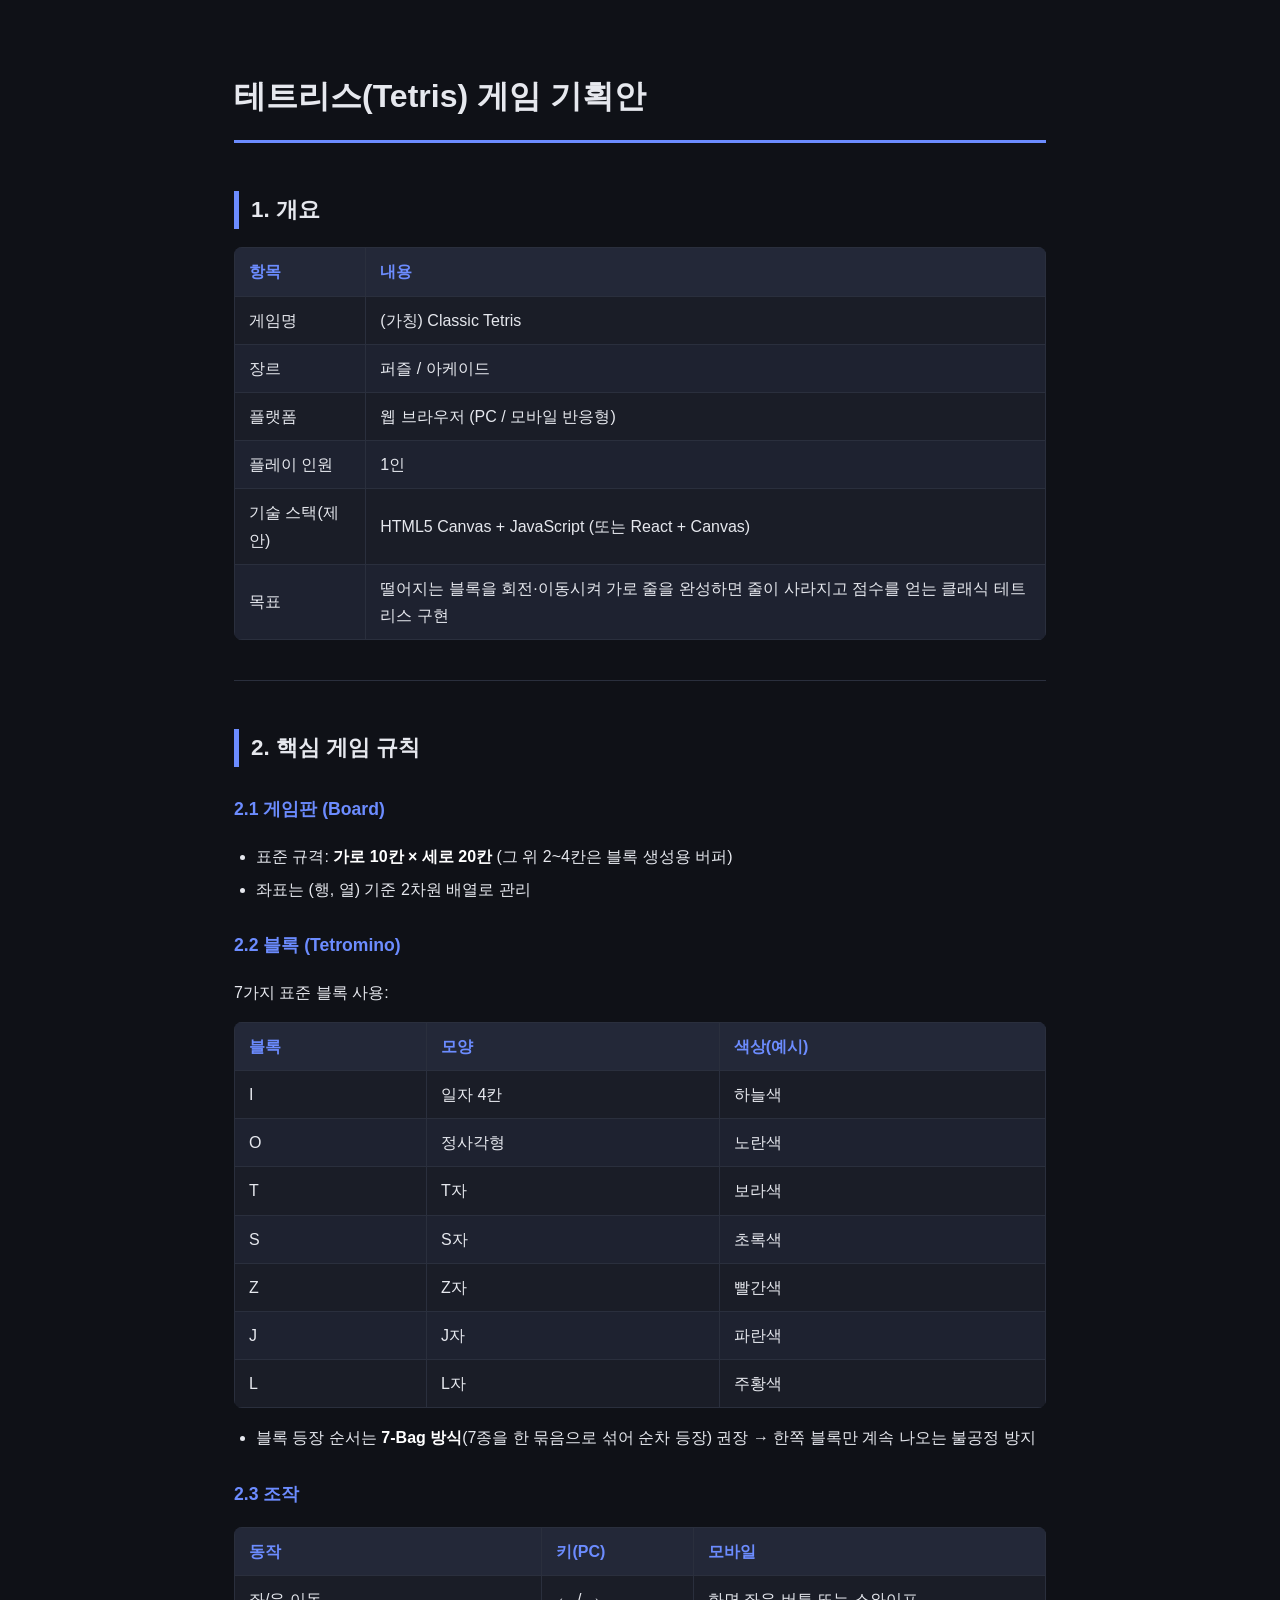
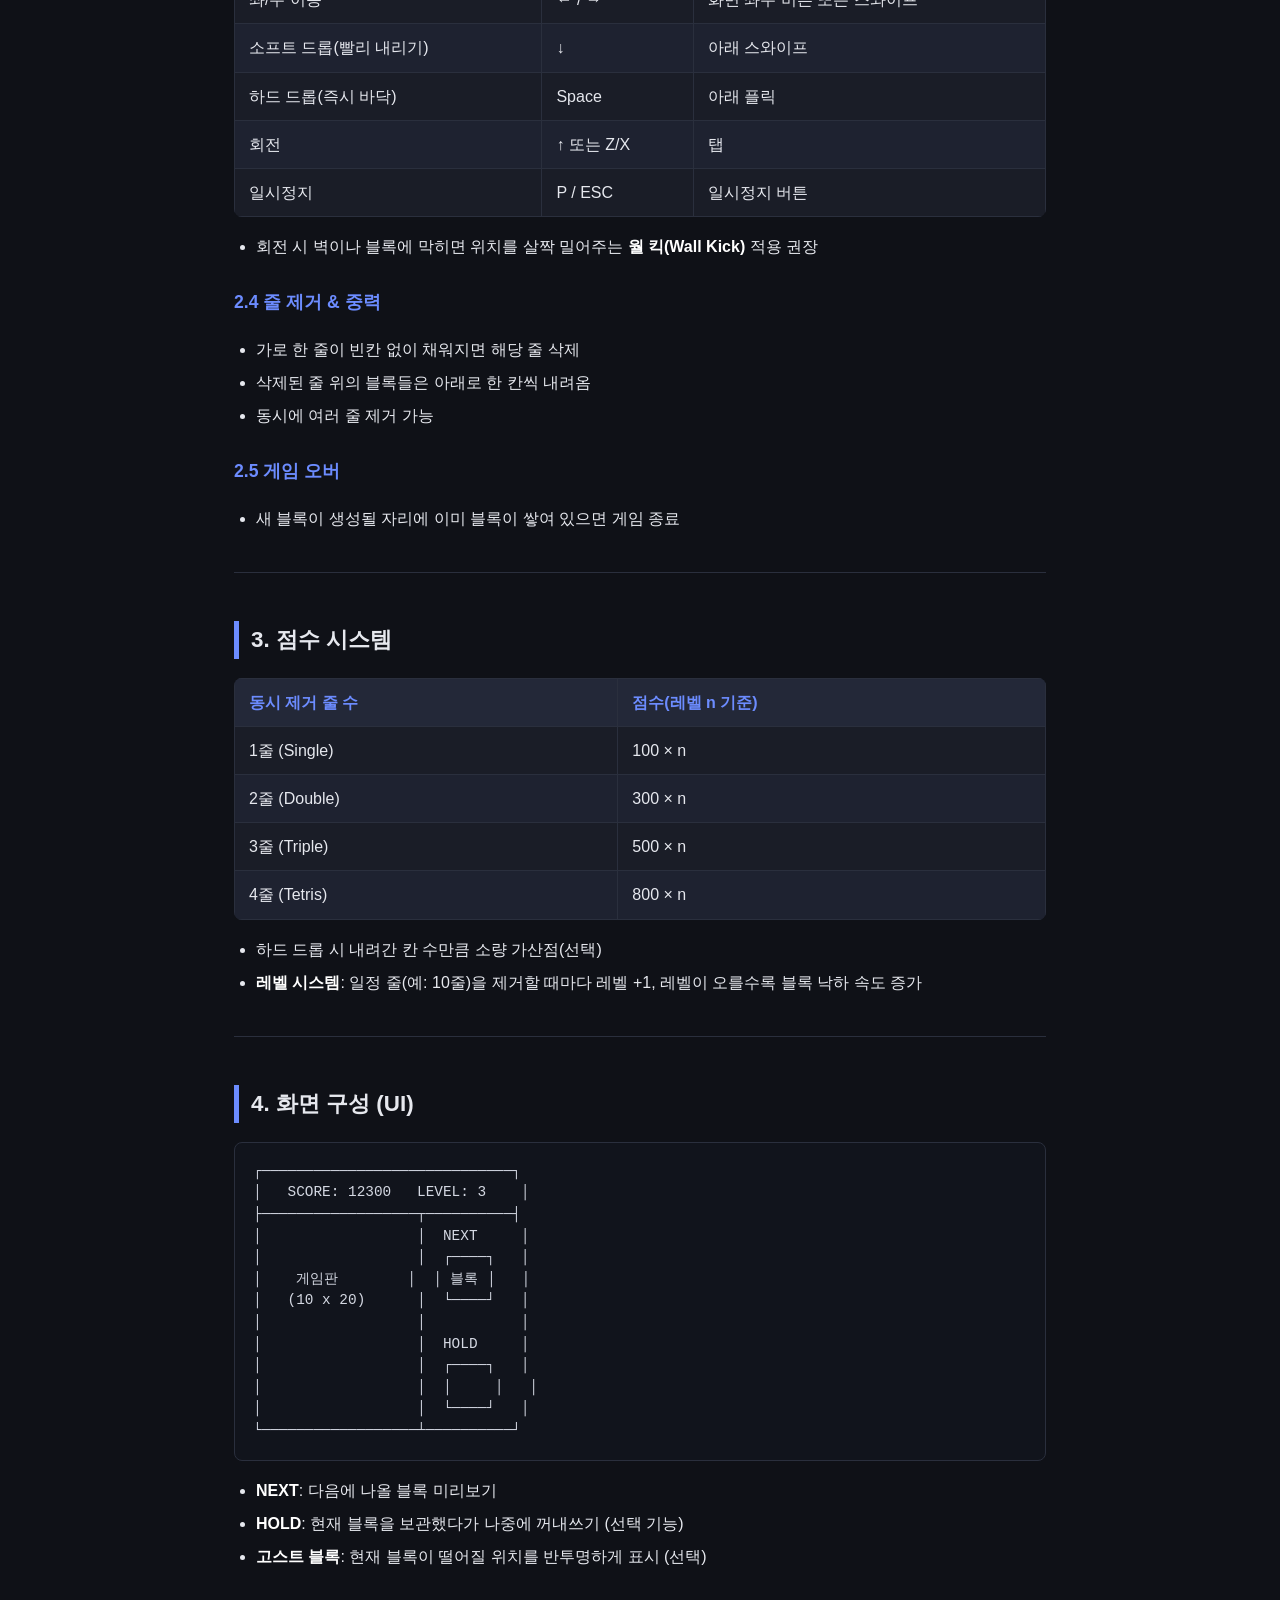
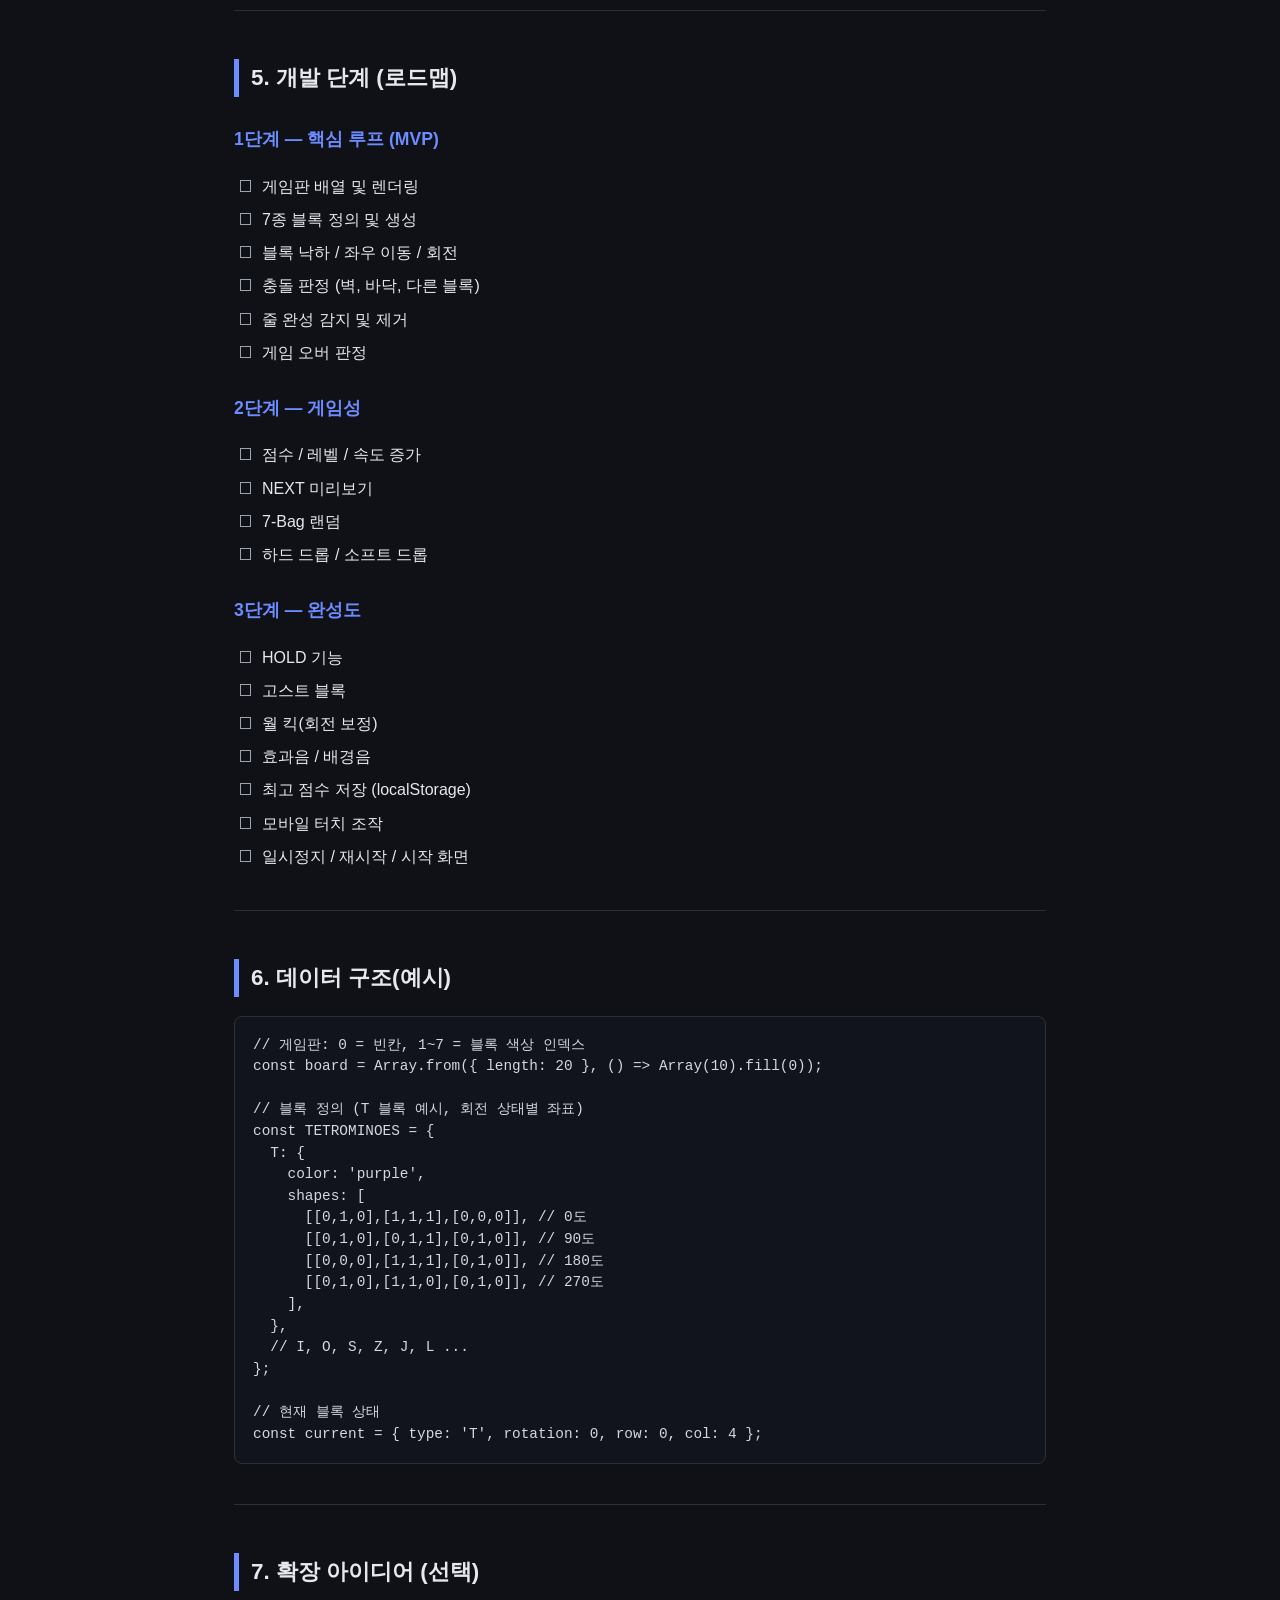
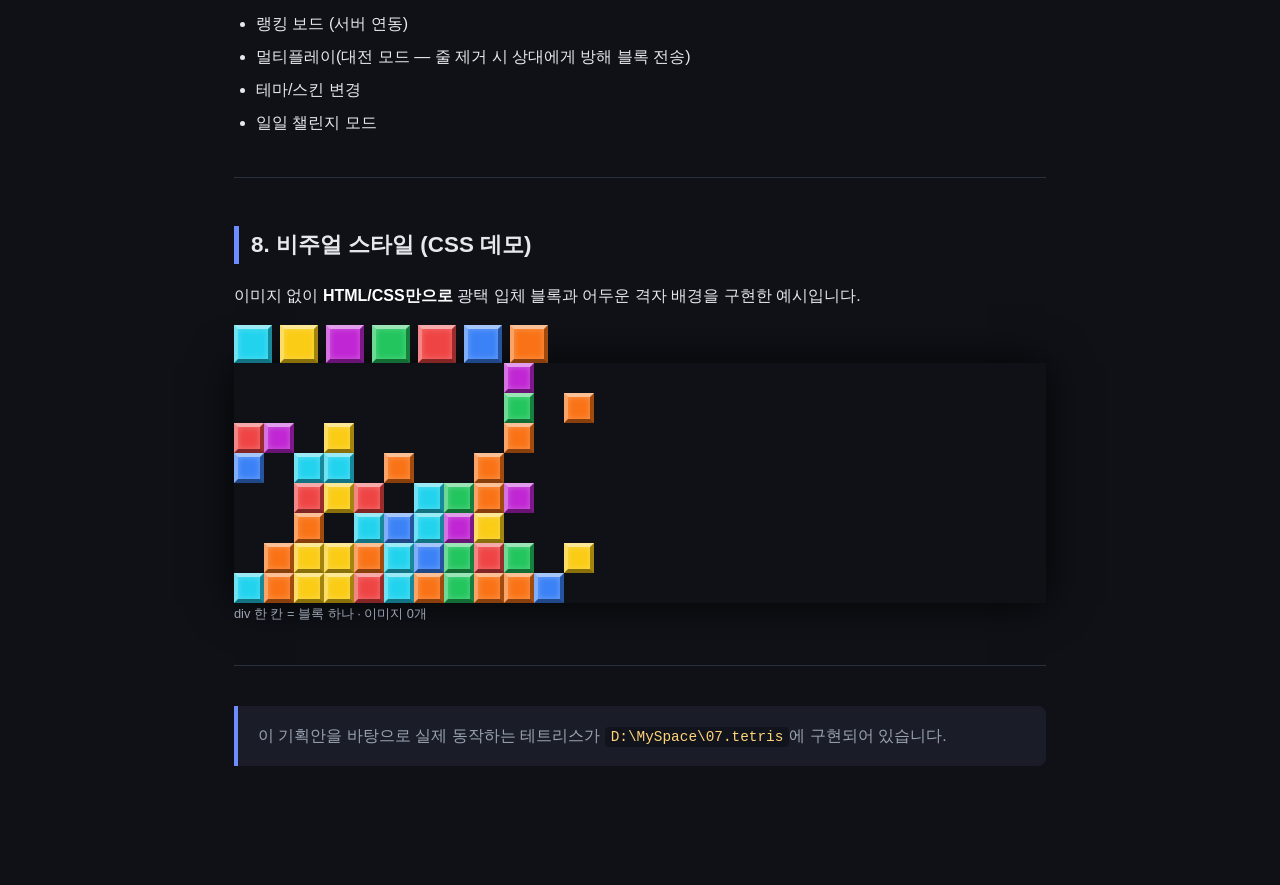
==== docs/tetris-game-plan.html @ 64aa0e4a "Gomtris: Y2K 블록 퍼즐 + 젤리곰 성장 시스템 초기 커밋 - 클래식 블록 퍼즐 게임 (7-Bag, 고스트, 홀드/넥스트, 월킥) - 난이도 3단계(속도), 레벨/점수/줄" ====
<!DOCTYPE html>
<html lang="ko">
<head>
<meta charset="UTF-8">
<meta name="viewport" content="width=device-width, initial-scale=1.0">
<title>테트리스(Tetris) 게임 기획안</title>
<style>
  :root {
    --bg: #0f1117;
    --card: #1a1d27;
    --text: #e6e8ee;
    --muted: #9aa3b2;
    --accent: #6c8cff;
    --border: #2a2f3d;
    --code-bg: #11141c;
  }
  * { box-sizing: border-box; }
  body {
    margin: 0;
    background: var(--bg);
    color: var(--text);
    font-family: "Segoe UI", "Malgun Gothic", "Apple SD Gothic Neo", sans-serif;
    line-height: 1.7;
  }
  .wrap {
    max-width: 860px;
    margin: 0 auto;
    padding: 48px 24px 96px;
  }
  h1 {
    font-size: 2rem;
    border-bottom: 3px solid var(--accent);
    padding-bottom: 16px;
    margin-bottom: 32px;
  }
  h2 {
    font-size: 1.4rem;
    margin-top: 48px;
    padding-left: 12px;
    border-left: 5px solid var(--accent);
  }
  h3 {
    font-size: 1.1rem;
    margin-top: 28px;
    color: var(--accent);
  }
  table {
    width: 100%;
    border-collapse: collapse;
    margin: 16px 0;
    background: var(--card);
    border-radius: 8px;
    overflow: hidden;
  }
  th, td {
    border: 1px solid var(--border);
    padding: 10px 14px;
    text-align: left;
  }
  th {
    background: #232838;
    color: var(--accent);
    font-weight: 600;
  }
  tr:nth-child(even) td { background: #1e2230; }
  code {
    background: var(--code-bg);
    padding: 2px 6px;
    border-radius: 4px;
    font-family: "Consolas", "D2Coding", monospace;
    font-size: 0.9em;
    color: #ffd479;
  }
  pre {
    background: var(--code-bg);
    border: 1px solid var(--border);
    border-radius: 8px;
    padding: 18px;
    overflow-x: auto;
    line-height: 1.5;
  }
  pre code {
    background: none;
    padding: 0;
    color: #d4d8e2;
  }
  ul { padding-left: 22px; }
  li { margin: 6px 0; }
  hr {
    border: none;
    border-top: 1px solid var(--border);
    margin: 40px 0;
  }
  blockquote {
    background: var(--card);
    border-left: 4px solid var(--accent);
    margin: 24px 0;
    padding: 16px 20px;
    border-radius: 0 8px 8px 0;
    color: var(--muted);
  }
  strong { color: #fff; }
  .checkbox::before {
    content: "☐";
    margin-right: 8px;
    color: var(--muted);
  }

  /* ===== 8. 비주얼 스타일 데모 (CSS만으로 만든 테트리스 블록) ===== */
  --demo-cell: 30px;
  .demo {
    background-color: #0a0a0a;
    background-image:
      linear-gradient(#161616 1px, transparent 1px),
      linear-gradient(90deg, #161616 1px, transparent 1px);
    background-size: 30px 30px;
    padding: 28px;
    border-radius: 10px;
    border: 1px solid var(--border);
    display: flex;
    flex-direction: column;
    align-items: center;
    gap: 22px;
    margin: 16px 0;
  }
  .palette { display: flex; gap: 8px; }
  .cell { width: 30px; height: 30px; }
  .palette .cell { width: 38px; height: 38px; }
  .block {
    border-top:    4px solid rgba(255,255,255,0.55);
    border-left:   4px solid rgba(255,255,255,0.35);
    border-right:  4px solid rgba(0,0,0,0.35);
    border-bottom: 4px solid rgba(0,0,0,0.45);
    box-shadow: inset 0 0 6px rgba(255,255,255,0.25);
  }
  .I { background:#22d3ee; }
  .O { background:#facc15; }
  .T { background:#c026d3; }
  .S { background:#22c55e; }
  .Z { background:#ef4444; }
  .J { background:#3b82f6; }
  .L { background:#f97316; }
  .board {
    display: grid;
    grid-template-columns: repeat(12, 30px);
    grid-template-rows: repeat(8, 30px);
    box-shadow: 0 0 40px rgba(0,0,0,0.8);
  }
  .demo .caption { font-size:.8rem; color:var(--muted); margin:0; }
</style>
</head>
<body>
<div class="wrap">

<h1>테트리스(Tetris) 게임 기획안</h1>

<h2>1. 개요</h2>
<table>
  <thead><tr><th>항목</th><th>내용</th></tr></thead>
  <tbody>
    <tr><td>게임명</td><td>(가칭) Classic Tetris</td></tr>
    <tr><td>장르</td><td>퍼즐 / 아케이드</td></tr>
    <tr><td>플랫폼</td><td>웹 브라우저 (PC / 모바일 반응형)</td></tr>
    <tr><td>플레이 인원</td><td>1인</td></tr>
    <tr><td>기술 스택(제안)</td><td>HTML5 Canvas + JavaScript (또는 React + Canvas)</td></tr>
    <tr><td>목표</td><td>떨어지는 블록을 회전·이동시켜 가로 줄을 완성하면 줄이 사라지고 점수를 얻는 클래식 테트리스 구현</td></tr>
  </tbody>
</table>

<hr>

<h2>2. 핵심 게임 규칙</h2>

<h3>2.1 게임판 (Board)</h3>
<ul>
  <li>표준 규격: <strong>가로 10칸 × 세로 20칸</strong> (그 위 2~4칸은 블록 생성용 버퍼)</li>
  <li>좌표는 (행, 열) 기준 2차원 배열로 관리</li>
</ul>

<h3>2.2 블록 (Tetromino)</h3>
<p>7가지 표준 블록 사용:</p>
<table>
  <thead><tr><th>블록</th><th>모양</th><th>색상(예시)</th></tr></thead>
  <tbody>
    <tr><td>I</td><td>일자 4칸</td><td>하늘색</td></tr>
    <tr><td>O</td><td>정사각형</td><td>노란색</td></tr>
    <tr><td>T</td><td>T자</td><td>보라색</td></tr>
    <tr><td>S</td><td>S자</td><td>초록색</td></tr>
    <tr><td>Z</td><td>Z자</td><td>빨간색</td></tr>
    <tr><td>J</td><td>J자</td><td>파란색</td></tr>
    <tr><td>L</td><td>L자</td><td>주황색</td></tr>
  </tbody>
</table>
<ul>
  <li>블록 등장 순서는 <strong>7-Bag 방식</strong>(7종을 한 묶음으로 섞어 순차 등장) 권장 → 한쪽 블록만 계속 나오는 불공정 방지</li>
</ul>

<h3>2.3 조작</h3>
<table>
  <thead><tr><th>동작</th><th>키(PC)</th><th>모바일</th></tr></thead>
  <tbody>
    <tr><td>좌/우 이동</td><td>← / →</td><td>화면 좌우 버튼 또는 스와이프</td></tr>
    <tr><td>소프트 드롭(빨리 내리기)</td><td>↓</td><td>아래 스와이프</td></tr>
    <tr><td>하드 드롭(즉시 바닥)</td><td>Space</td><td>아래 플릭</td></tr>
    <tr><td>회전</td><td>↑ 또는 Z/X</td><td>탭</td></tr>
    <tr><td>일시정지</td><td>P / ESC</td><td>일시정지 버튼</td></tr>
  </tbody>
</table>
<ul>
  <li>회전 시 벽이나 블록에 막히면 위치를 살짝 밀어주는 <strong>월 킥(Wall Kick)</strong> 적용 권장</li>
</ul>

<h3>2.4 줄 제거 &amp; 중력</h3>
<ul>
  <li>가로 한 줄이 빈칸 없이 채워지면 해당 줄 삭제</li>
  <li>삭제된 줄 위의 블록들은 아래로 한 칸씩 내려옴</li>
  <li>동시에 여러 줄 제거 가능</li>
</ul>

<h3>2.5 게임 오버</h3>
<ul>
  <li>새 블록이 생성될 자리에 이미 블록이 쌓여 있으면 게임 종료</li>
</ul>

<hr>

<h2>3. 점수 시스템</h2>
<table>
  <thead><tr><th>동시 제거 줄 수</th><th>점수(레벨 n 기준)</th></tr></thead>
  <tbody>
    <tr><td>1줄 (Single)</td><td>100 × n</td></tr>
    <tr><td>2줄 (Double)</td><td>300 × n</td></tr>
    <tr><td>3줄 (Triple)</td><td>500 × n</td></tr>
    <tr><td>4줄 (Tetris)</td><td>800 × n</td></tr>
  </tbody>
</table>
<ul>
  <li>하드 드롭 시 내려간 칸 수만큼 소량 가산점(선택)</li>
  <li><strong>레벨 시스템</strong>: 일정 줄(예: 10줄)을 제거할 때마다 레벨 +1, 레벨이 오를수록 블록 낙하 속도 증가</li>
</ul>

<hr>

<h2>4. 화면 구성 (UI)</h2>
<pre><code>┌─────────────────────────────┐
│   SCORE: 12300   LEVEL: 3    │
├──────────────────┬──────────┤
│                  │  NEXT     │
│                  │  ┌────┐   │
│    게임판        │  │ 블록 │   │
│   (10 x 20)      │  └────┘   │
│                  │           │
│                  │  HOLD     │
│                  │  ┌────┐   │
│                  │  │     │   │
│                  │  └────┘   │
└──────────────────┴──────────┘</code></pre>
<ul>
  <li><strong>NEXT</strong>: 다음에 나올 블록 미리보기</li>
  <li><strong>HOLD</strong>: 현재 블록을 보관했다가 나중에 꺼내쓰기 (선택 기능)</li>
  <li><strong>고스트 블록</strong>: 현재 블록이 떨어질 위치를 반투명하게 표시 (선택)</li>
</ul>

<hr>

<h2>5. 개발 단계 (로드맵)</h2>

<h3>1단계 — 핵심 루프 (MVP)</h3>
<ul style="list-style:none; padding-left:4px;">
  <li class="checkbox">게임판 배열 및 렌더링</li>
  <li class="checkbox">7종 블록 정의 및 생성</li>
  <li class="checkbox">블록 낙하 / 좌우 이동 / 회전</li>
  <li class="checkbox">충돌 판정 (벽, 바닥, 다른 블록)</li>
  <li class="checkbox">줄 완성 감지 및 제거</li>
  <li class="checkbox">게임 오버 판정</li>
</ul>

<h3>2단계 — 게임성</h3>
<ul style="list-style:none; padding-left:4px;">
  <li class="checkbox">점수 / 레벨 / 속도 증가</li>
  <li class="checkbox">NEXT 미리보기</li>
  <li class="checkbox">7-Bag 랜덤</li>
  <li class="checkbox">하드 드롭 / 소프트 드롭</li>
</ul>

<h3>3단계 — 완성도</h3>
<ul style="list-style:none; padding-left:4px;">
  <li class="checkbox">HOLD 기능</li>
  <li class="checkbox">고스트 블록</li>
  <li class="checkbox">월 킥(회전 보정)</li>
  <li class="checkbox">효과음 / 배경음</li>
  <li class="checkbox">최고 점수 저장 (localStorage)</li>
  <li class="checkbox">모바일 터치 조작</li>
  <li class="checkbox">일시정지 / 재시작 / 시작 화면</li>
</ul>

<hr>

<h2>6. 데이터 구조(예시)</h2>
<pre><code>// 게임판: 0 = 빈칸, 1~7 = 블록 색상 인덱스
const board = Array.from({ length: 20 }, () =&gt; Array(10).fill(0));

// 블록 정의 (T 블록 예시, 회전 상태별 좌표)
const TETROMINOES = {
  T: {
    color: 'purple',
    shapes: [
      [[0,1,0],[1,1,1],[0,0,0]], // 0도
      [[0,1,0],[0,1,1],[0,1,0]], // 90도
      [[0,0,0],[1,1,1],[0,1,0]], // 180도
      [[0,1,0],[1,1,0],[0,1,0]], // 270도
    ],
  },
  // I, O, S, Z, J, L ...
};

// 현재 블록 상태
const current = { type: 'T', rotation: 0, row: 0, col: 4 };</code></pre>

<hr>

<h2>7. 확장 아이디어 (선택)</h2>
<ul>
  <li>랭킹 보드 (서버 연동)</li>
  <li>멀티플레이(대전 모드 — 줄 제거 시 상대에게 방해 블록 전송)</li>
  <li>테마/스킨 변경</li>
  <li>일일 챌린지 모드</li>
</ul>

<hr>

<h2>8. 비주얼 스타일 (CSS 데모)</h2>
<p>이미지 없이 <strong>HTML/CSS만으로</strong> 광택 입체 블록과 어두운 격자 배경을 구현한 예시입니다.</p>
<div class="demo">
  <div class="palette">
    <div class="cell block I"></div>
    <div class="cell block O"></div>
    <div class="cell block T"></div>
    <div class="cell block S"></div>
    <div class="cell block Z"></div>
    <div class="cell block J"></div>
    <div class="cell block L"></div>
  </div>
  <div class="board" id="demoBoard"></div>
  <p class="caption">div 한 칸 = 블록 하나 · 이미지 0개</p>
</div>

<hr>

<blockquote>
이 기획안을 바탕으로 실제 동작하는 테트리스가 <code>D:\MySpace\07.tetris</code>에 구현되어 있습니다.
</blockquote>

<script>
  // 8번 섹션 데모용 무작위 블록 채우기
  (function () {
    const types = ['I','O','T','S','Z','J','L'];
    const board = document.getElementById('demoBoard');
    const cols = 12, rows = 8;
    for (let i = 0; i < cols * rows; i++) {
      const div = document.createElement('div');
      div.className = 'cell';
      const row = Math.floor(i / cols);
      const fillChance = (row + 1) / rows * 0.9;
      if (Math.random() < fillChance) {
        div.classList.add('block', types[Math.floor(Math.random() * types.length)]);
      }
      board.appendChild(div);
    }
  })();
</script>

</div>
</body>
</html>
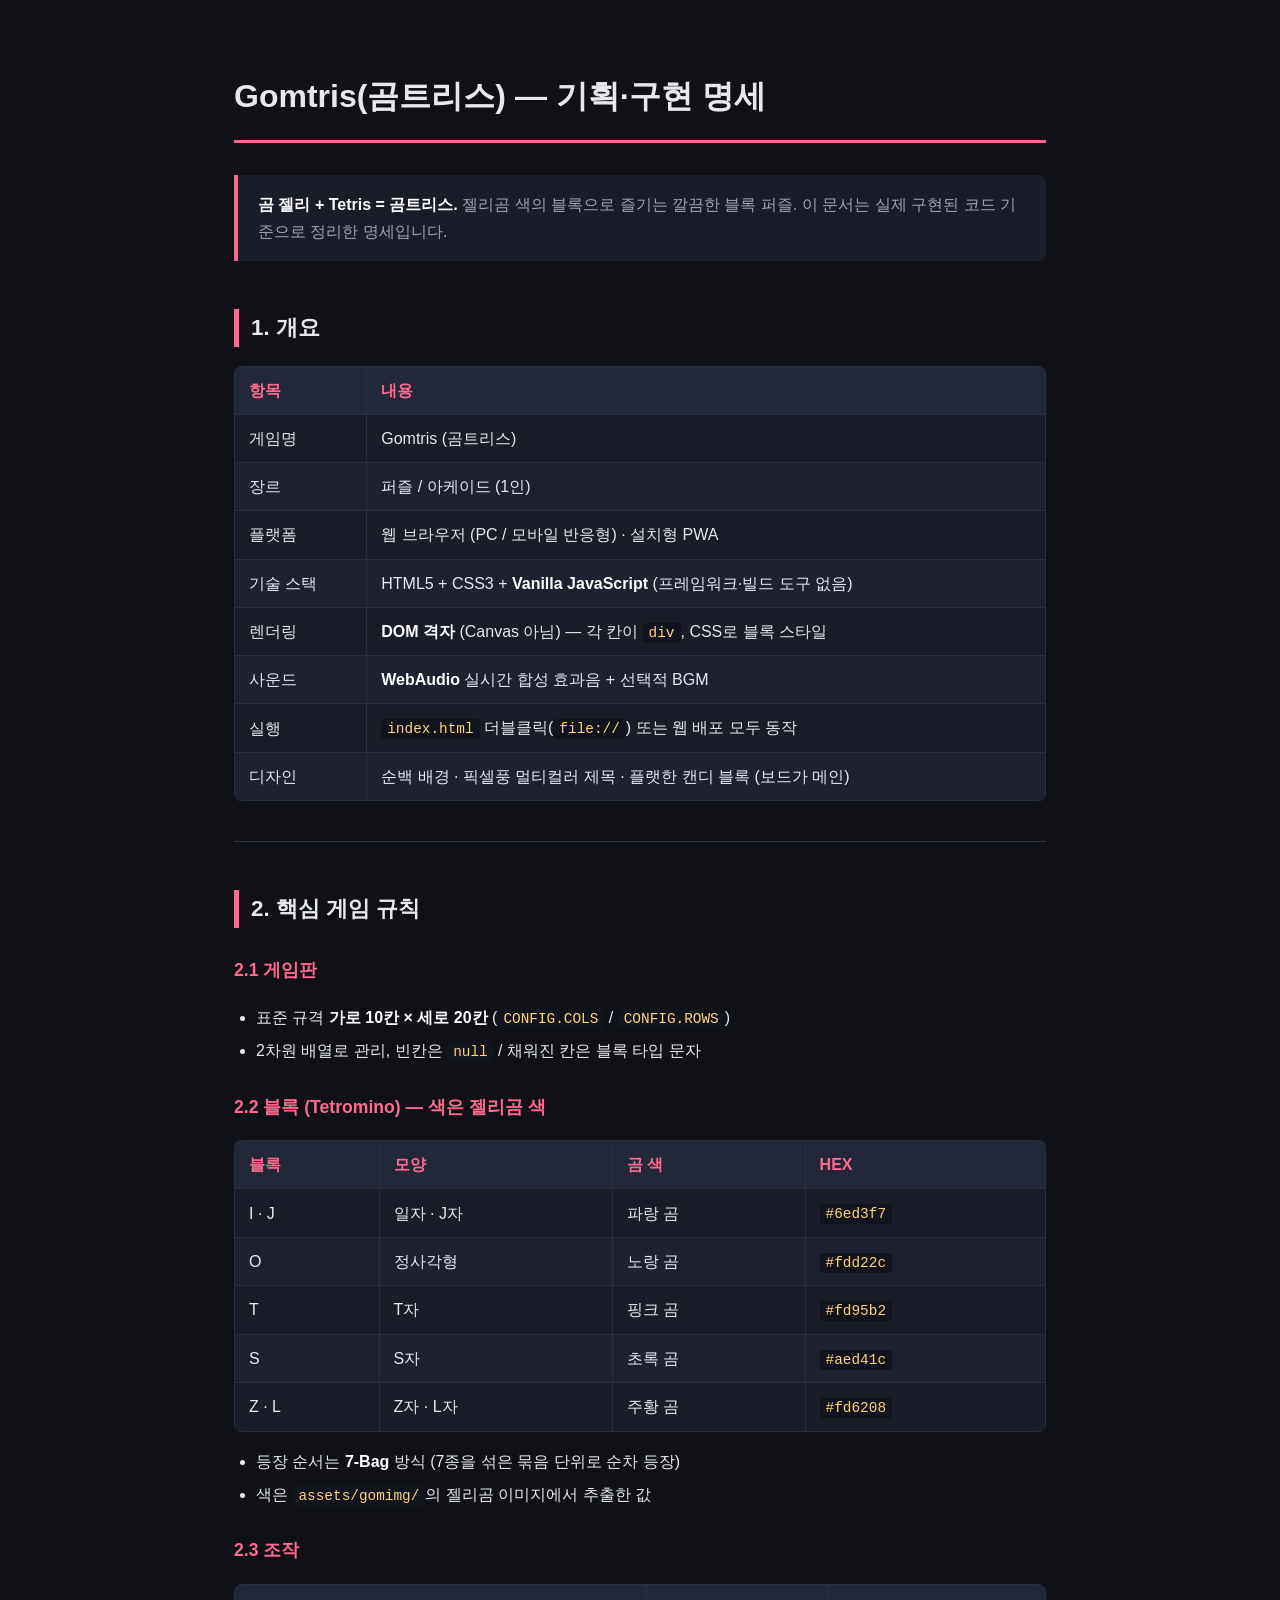
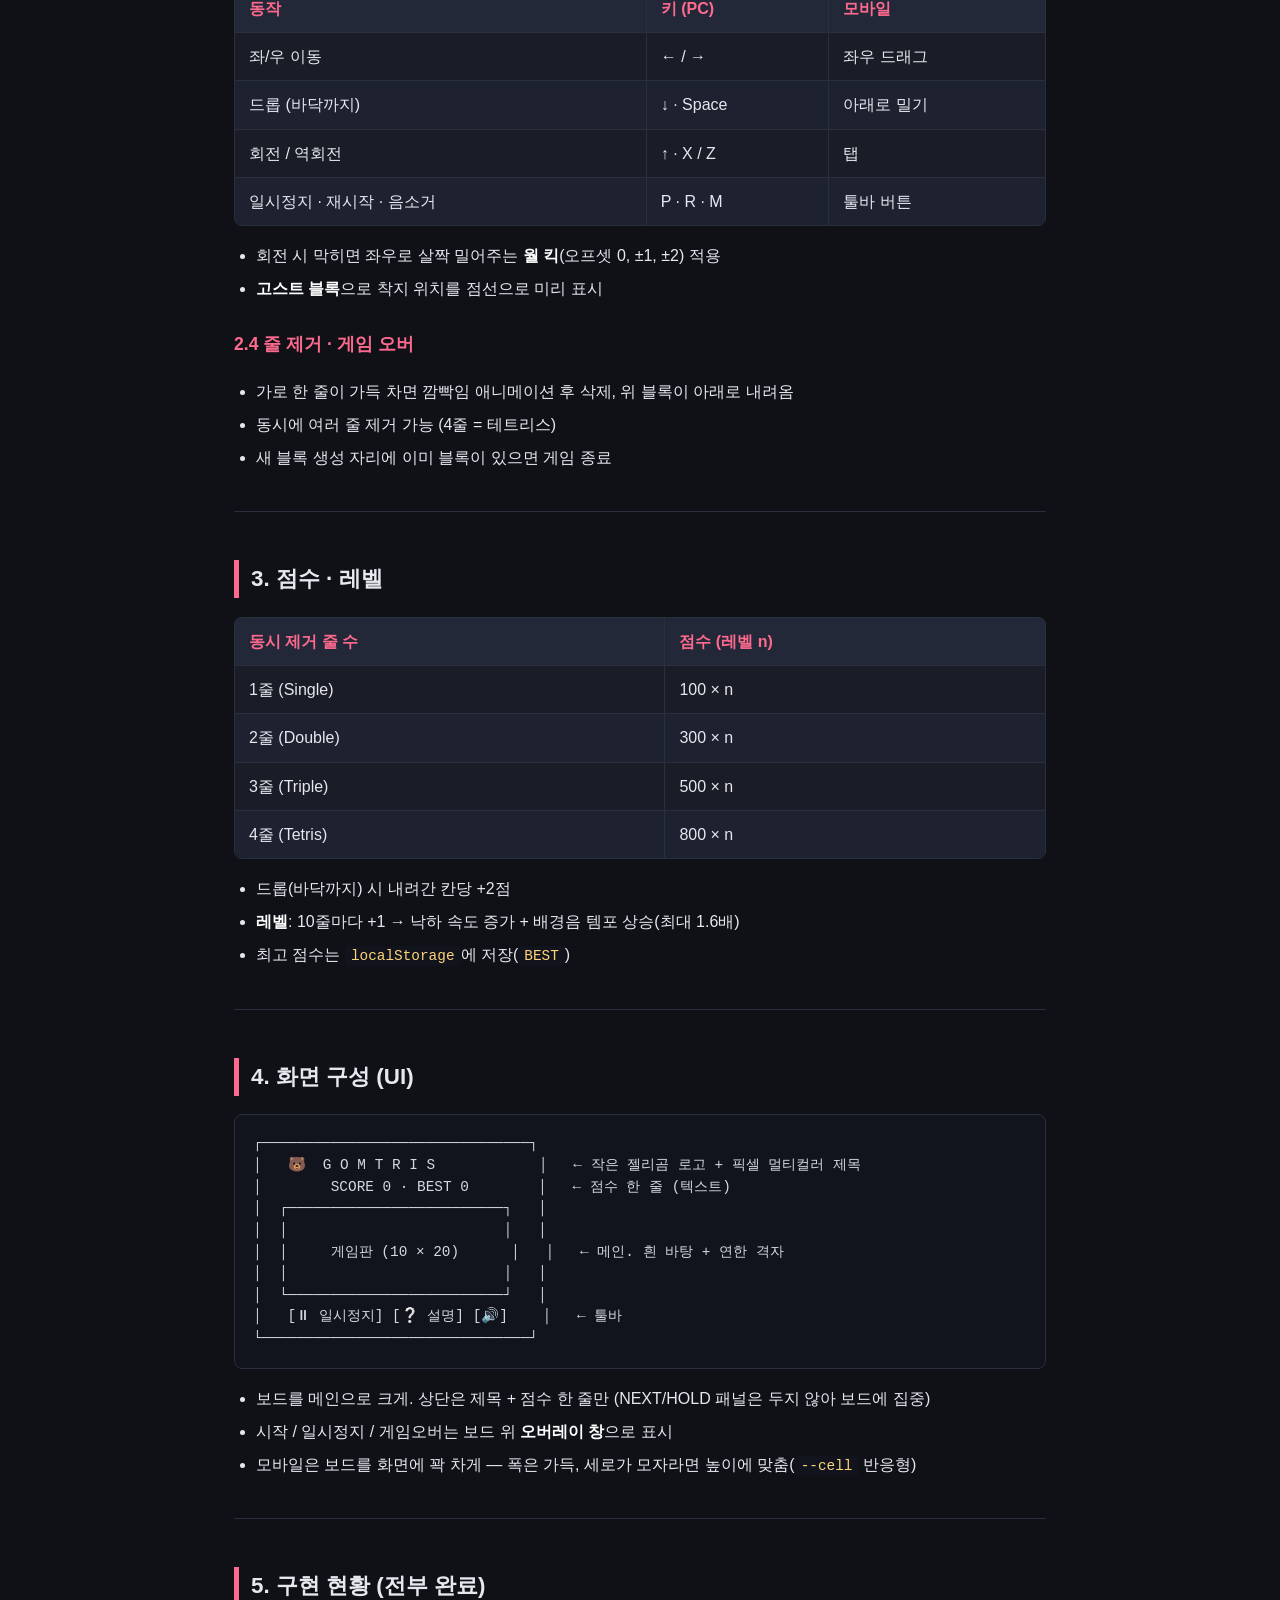
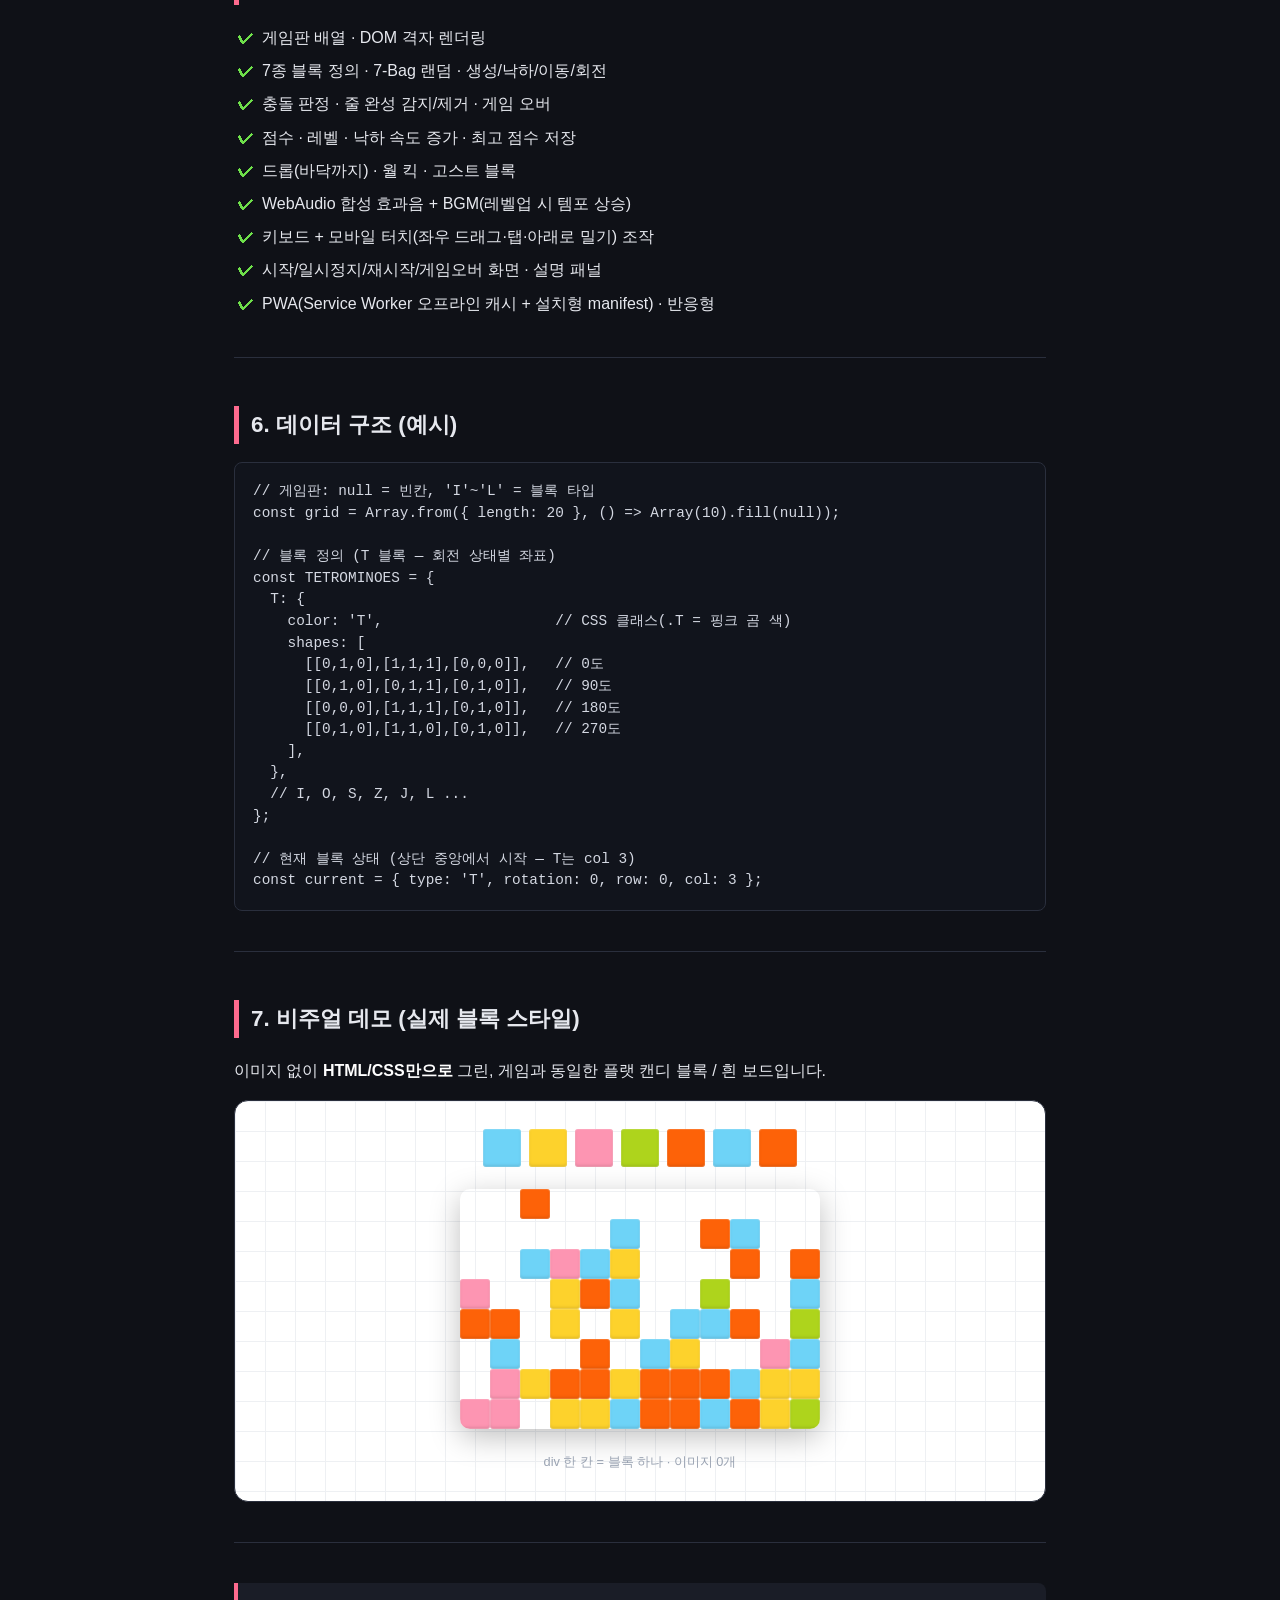
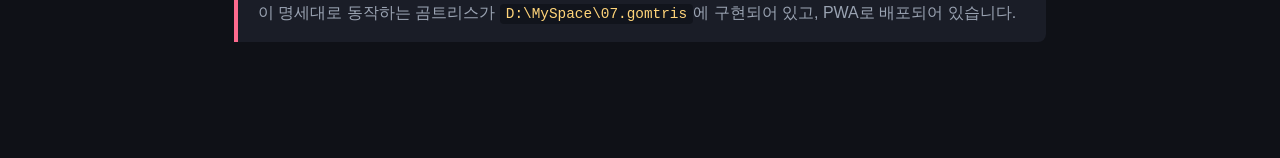
==== commit e5c5d644: "add: README·docs·스크린샷 현재 코드 기준 갱신 - README 전면 갱신(조작·점수·블록색·구조) + 인게임 스크린샷 교체 - docs 기획안을 곰트리스 구현 명세로" ====
--- a/docs/tetris-game-plan.html
+++ b/docs/tetris-game-plan.html
@@ -3,14 +3,14 @@
 <head>
 <meta charset="UTF-8">
 <meta name="viewport" content="width=device-width, initial-scale=1.0">
-<title>테트리스(Tetris) 게임 기획안</title>
+<title>Gomtris(곰트리스) 게임 기획·구현 명세</title>
 <style>
   :root {
     --bg: #0f1117;
     --card: #1a1d27;
     --text: #e6e8ee;
     --muted: #9aa3b2;
-    --accent: #6c8cff;
+    --accent: #fd6a8e;
     --border: #2a2f3d;
     --code-bg: #11141c;
   }
@@ -22,129 +22,56 @@
     font-family: "Segoe UI", "Malgun Gothic", "Apple SD Gothic Neo", sans-serif;
     line-height: 1.7;
   }
-  .wrap {
-    max-width: 860px;
-    margin: 0 auto;
-    padding: 48px 24px 96px;
-  }
-  h1 {
-    font-size: 2rem;
-    border-bottom: 3px solid var(--accent);
-    padding-bottom: 16px;
-    margin-bottom: 32px;
-  }
-  h2 {
-    font-size: 1.4rem;
-    margin-top: 48px;
-    padding-left: 12px;
-    border-left: 5px solid var(--accent);
-  }
-  h3 {
-    font-size: 1.1rem;
-    margin-top: 28px;
-    color: var(--accent);
-  }
-  table {
-    width: 100%;
-    border-collapse: collapse;
-    margin: 16px 0;
-    background: var(--card);
-    border-radius: 8px;
-    overflow: hidden;
-  }
-  th, td {
-    border: 1px solid var(--border);
-    padding: 10px 14px;
-    text-align: left;
-  }
-  th {
-    background: #232838;
-    color: var(--accent);
-    font-weight: 600;
-  }
+  .wrap { max-width: 860px; margin: 0 auto; padding: 48px 24px 96px; }
+  h1 { font-size: 2rem; border-bottom: 3px solid var(--accent); padding-bottom: 16px; margin-bottom: 32px; }
+  h2 { font-size: 1.4rem; margin-top: 48px; padding-left: 12px; border-left: 5px solid var(--accent); }
+  h3 { font-size: 1.1rem; margin-top: 28px; color: var(--accent); }
+  table { width: 100%; border-collapse: collapse; margin: 16px 0; background: var(--card); border-radius: 8px; overflow: hidden; }
+  th, td { border: 1px solid var(--border); padding: 10px 14px; text-align: left; }
+  th { background: #232838; color: var(--accent); font-weight: 600; }
   tr:nth-child(even) td { background: #1e2230; }
-  code {
-    background: var(--code-bg);
-    padding: 2px 6px;
-    border-radius: 4px;
-    font-family: "Consolas", "D2Coding", monospace;
-    font-size: 0.9em;
-    color: #ffd479;
-  }
-  pre {
-    background: var(--code-bg);
-    border: 1px solid var(--border);
-    border-radius: 8px;
-    padding: 18px;
-    overflow-x: auto;
-    line-height: 1.5;
-  }
-  pre code {
-    background: none;
-    padding: 0;
-    color: #d4d8e2;
-  }
+  code { background: var(--code-bg); padding: 2px 6px; border-radius: 4px; font-family: "Consolas", "D2Coding", monospace; font-size: 0.9em; color: #ffd479; }
+  pre { background: var(--code-bg); border: 1px solid var(--border); border-radius: 8px; padding: 18px; overflow-x: auto; line-height: 1.5; }
+  pre code { background: none; padding: 0; color: #d4d8e2; }
   ul { padding-left: 22px; }
   li { margin: 6px 0; }
-  hr {
-    border: none;
-    border-top: 1px solid var(--border);
-    margin: 40px 0;
-  }
-  blockquote {
-    background: var(--card);
-    border-left: 4px solid var(--accent);
-    margin: 24px 0;
-    padding: 16px 20px;
-    border-radius: 0 8px 8px 0;
-    color: var(--muted);
-  }
+  hr { border: none; border-top: 1px solid var(--border); margin: 40px 0; }
+  blockquote { background: var(--card); border-left: 4px solid var(--accent); margin: 24px 0; padding: 16px 20px; border-radius: 0 8px 8px 0; color: var(--muted); }
   strong { color: #fff; }
-  .checkbox::before {
-    content: "☐";
-    margin-right: 8px;
-    color: var(--muted);
-  }
-
-  /* ===== 8. 비주얼 스타일 데모 (CSS만으로 만든 테트리스 블록) ===== */
-  --demo-cell: 30px;
+  .done::before { content: "✔"; margin-right: 8px; color: #6ee04a; }
+
+  /* ===== 비주얼 데모 — 실제 게임과 동일한 플랫 캔디 블록 / 흰 보드 ===== */
   .demo {
-    background-color: #0a0a0a;
+    background: #ffffff;
     background-image:
-      linear-gradient(#161616 1px, transparent 1px),
-      linear-gradient(90deg, #161616 1px, transparent 1px);
+      linear-gradient(#eef0f3 1px, transparent 1px),
+      linear-gradient(90deg, #eef0f3 1px, transparent 1px);
     background-size: 30px 30px;
     padding: 28px;
-    border-radius: 10px;
+    border-radius: 14px;
     border: 1px solid var(--border);
-    display: flex;
-    flex-direction: column;
-    align-items: center;
-    gap: 22px;
+    display: flex; flex-direction: column; align-items: center; gap: 22px;
     margin: 16px 0;
   }
   .palette { display: flex; gap: 8px; }
   .cell { width: 30px; height: 30px; }
   .palette .cell { width: 38px; height: 38px; }
   .block {
-    border-top:    4px solid rgba(255,255,255,0.55);
-    border-left:   4px solid rgba(255,255,255,0.35);
-    border-right:  4px solid rgba(0,0,0,0.35);
-    border-bottom: 4px solid rgba(0,0,0,0.45);
-    box-shadow: inset 0 0 6px rgba(255,255,255,0.25);
-  }
-  .I { background:#22d3ee; }
-  .O { background:#facc15; }
-  .T { background:#c026d3; }
-  .S { background:#22c55e; }
-  .Z { background:#ef4444; }
-  .J { background:#3b82f6; }
-  .L { background:#f97316; }
+    border-radius: 3px;
+    box-shadow: inset 0 0 0 1px rgba(255,255,255,0.14), inset 0 -2px 3px rgba(0,0,0,0.10);
+  }
+  /* 색 = 젤리곰 이미지에서 추출 */
+  .I, .J { background:#6ed3f7; }  /* 파랑 곰 */
+  .O { background:#fdd22c; }      /* 노랑 곰 */
+  .T { background:#fd95b2; }      /* 핑크 곰 */
+  .S { background:#aed41c; }      /* 초록 곰 */
+  .Z, .L { background:#fd6208; }  /* 주황 곰 */
   .board {
     display: grid;
     grid-template-columns: repeat(12, 30px);
     grid-template-rows: repeat(8, 30px);
-    box-shadow: 0 0 40px rgba(0,0,0,0.8);
+    border-radius: 10px; overflow: hidden;
+    box-shadow: 0 8px 30px rgba(0,0,0,0.25);
   }
   .demo .caption { font-size:.8rem; color:var(--muted); margin:0; }
 </style>
@@ -152,18 +79,24 @@
 <body>
 <div class="wrap">
 
-<h1>테트리스(Tetris) 게임 기획안</h1>
+<h1>Gomtris(곰트리스) — 기획·구현 명세</h1>
+<blockquote>
+  <strong>곰 젤리 + Tetris = 곰트리스.</strong> 젤리곰 색의 블록으로 즐기는 깔끔한 블록 퍼즐.
+  이 문서는 실제 구현된 코드 기준으로 정리한 명세입니다.
+</blockquote>
 
 <h2>1. 개요</h2>
 <table>
   <thead><tr><th>항목</th><th>내용</th></tr></thead>
   <tbody>
-    <tr><td>게임명</td><td>(가칭) Classic Tetris</td></tr>
-    <tr><td>장르</td><td>퍼즐 / 아케이드</td></tr>
-    <tr><td>플랫폼</td><td>웹 브라우저 (PC / 모바일 반응형)</td></tr>
-    <tr><td>플레이 인원</td><td>1인</td></tr>
-    <tr><td>기술 스택(제안)</td><td>HTML5 Canvas + JavaScript (또는 React + Canvas)</td></tr>
-    <tr><td>목표</td><td>떨어지는 블록을 회전·이동시켜 가로 줄을 완성하면 줄이 사라지고 점수를 얻는 클래식 테트리스 구현</td></tr>
+    <tr><td>게임명</td><td>Gomtris (곰트리스)</td></tr>
+    <tr><td>장르</td><td>퍼즐 / 아케이드 (1인)</td></tr>
+    <tr><td>플랫폼</td><td>웹 브라우저 (PC / 모바일 반응형) · 설치형 PWA</td></tr>
+    <tr><td>기술 스택</td><td>HTML5 + CSS3 + <strong>Vanilla JavaScript</strong> (프레임워크·빌드 도구 없음)</td></tr>
+    <tr><td>렌더링</td><td><strong>DOM 격자</strong> (Canvas 아님) — 각 칸이 <code>div</code>, CSS로 블록 스타일</td></tr>
+    <tr><td>사운드</td><td><strong>WebAudio</strong> 실시간 합성 효과음 + 선택적 BGM</td></tr>
+    <tr><td>실행</td><td><code>index.html</code> 더블클릭(<code>file://</code>) 또는 웹 배포 모두 동작</td></tr>
+    <tr><td>디자인</td><td>순백 배경 · 픽셀풍 멀티컬러 제목 · 플랫한 캔디 블록 (보드가 메인)</td></tr>
   </tbody>
 </table>
 
@@ -171,62 +104,55 @@
 
 <h2>2. 핵심 게임 규칙</h2>
 
-<h3>2.1 게임판 (Board)</h3>
-<ul>
-  <li>표준 규격: <strong>가로 10칸 × 세로 20칸</strong> (그 위 2~4칸은 블록 생성용 버퍼)</li>
-  <li>좌표는 (행, 열) 기준 2차원 배열로 관리</li>
-</ul>
-
-<h3>2.2 블록 (Tetromino)</h3>
-<p>7가지 표준 블록 사용:</p>
-<table>
-  <thead><tr><th>블록</th><th>모양</th><th>색상(예시)</th></tr></thead>
-  <tbody>
-    <tr><td>I</td><td>일자 4칸</td><td>하늘색</td></tr>
-    <tr><td>O</td><td>정사각형</td><td>노란색</td></tr>
-    <tr><td>T</td><td>T자</td><td>보라색</td></tr>
-    <tr><td>S</td><td>S자</td><td>초록색</td></tr>
-    <tr><td>Z</td><td>Z자</td><td>빨간색</td></tr>
-    <tr><td>J</td><td>J자</td><td>파란색</td></tr>
-    <tr><td>L</td><td>L자</td><td>주황색</td></tr>
-  </tbody>
-</table>
-<ul>
-  <li>블록 등장 순서는 <strong>7-Bag 방식</strong>(7종을 한 묶음으로 섞어 순차 등장) 권장 → 한쪽 블록만 계속 나오는 불공정 방지</li>
+<h3>2.1 게임판</h3>
+<ul>
+  <li>표준 규격 <strong>가로 10칸 × 세로 20칸</strong> (<code>CONFIG.COLS</code> / <code>CONFIG.ROWS</code>)</li>
+  <li>2차원 배열로 관리, 빈칸은 <code>null</code> / 채워진 칸은 블록 타입 문자</li>
+</ul>
+
+<h3>2.2 블록 (Tetromino) — 색은 젤리곰 색</h3>
+<table>
+  <thead><tr><th>블록</th><th>모양</th><th>곰 색</th><th>HEX</th></tr></thead>
+  <tbody>
+    <tr><td>I · J</td><td>일자 · J자</td><td>파랑 곰</td><td><code>#6ed3f7</code></td></tr>
+    <tr><td>O</td><td>정사각형</td><td>노랑 곰</td><td><code>#fdd22c</code></td></tr>
+    <tr><td>T</td><td>T자</td><td>핑크 곰</td><td><code>#fd95b2</code></td></tr>
+    <tr><td>S</td><td>S자</td><td>초록 곰</td><td><code>#aed41c</code></td></tr>
+    <tr><td>Z · L</td><td>Z자 · L자</td><td>주황 곰</td><td><code>#fd6208</code></td></tr>
+  </tbody>
+</table>
+<ul>
+  <li>등장 순서는 <strong>7-Bag</strong> 방식 (7종을 섞은 묶음 단위로 순차 등장)</li>
+  <li>색은 <code>assets/gomimg/</code>의 젤리곰 이미지에서 추출한 값</li>
 </ul>
 
 <h3>2.3 조작</h3>
 <table>
-  <thead><tr><th>동작</th><th>키(PC)</th><th>모바일</th></tr></thead>
-  <tbody>
-    <tr><td>좌/우 이동</td><td>← / →</td><td>화면 좌우 버튼 또는 스와이프</td></tr>
-    <tr><td>소프트 드롭(빨리 내리기)</td><td>↓</td><td>아래 스와이프</td></tr>
-    <tr><td>하드 드롭(즉시 바닥)</td><td>Space</td><td>아래 플릭</td></tr>
-    <tr><td>회전</td><td>↑ 또는 Z/X</td><td>탭</td></tr>
-    <tr><td>일시정지</td><td>P / ESC</td><td>일시정지 버튼</td></tr>
-  </tbody>
-</table>
-<ul>
-  <li>회전 시 벽이나 블록에 막히면 위치를 살짝 밀어주는 <strong>월 킥(Wall Kick)</strong> 적용 권장</li>
-</ul>
-
-<h3>2.4 줄 제거 &amp; 중력</h3>
-<ul>
-  <li>가로 한 줄이 빈칸 없이 채워지면 해당 줄 삭제</li>
-  <li>삭제된 줄 위의 블록들은 아래로 한 칸씩 내려옴</li>
-  <li>동시에 여러 줄 제거 가능</li>
-</ul>
-
-<h3>2.5 게임 오버</h3>
-<ul>
-  <li>새 블록이 생성될 자리에 이미 블록이 쌓여 있으면 게임 종료</li>
-</ul>
-
-<hr>
-
-<h2>3. 점수 시스템</h2>
-<table>
-  <thead><tr><th>동시 제거 줄 수</th><th>점수(레벨 n 기준)</th></tr></thead>
+  <thead><tr><th>동작</th><th>키 (PC)</th><th>모바일</th></tr></thead>
+  <tbody>
+    <tr><td>좌/우 이동</td><td>← / →</td><td>좌우 드래그</td></tr>
+    <tr><td>드롭 (바닥까지)</td><td>↓ · Space</td><td>아래로 밀기</td></tr>
+    <tr><td>회전 / 역회전</td><td>↑ · X / Z</td><td>탭</td></tr>
+    <tr><td>일시정지 · 재시작 · 음소거</td><td>P · R · M</td><td>툴바 버튼</td></tr>
+  </tbody>
+</table>
+<ul>
+  <li>회전 시 막히면 좌우로 살짝 밀어주는 <strong>월 킥</strong>(오프셋 0, ±1, ±2) 적용</li>
+  <li><strong>고스트 블록</strong>으로 착지 위치를 점선으로 미리 표시</li>
+</ul>
+
+<h3>2.4 줄 제거 · 게임 오버</h3>
+<ul>
+  <li>가로 한 줄이 가득 차면 깜빡임 애니메이션 후 삭제, 위 블록이 아래로 내려옴</li>
+  <li>동시에 여러 줄 제거 가능 (4줄 = 테트리스)</li>
+  <li>새 블록 생성 자리에 이미 블록이 있으면 게임 종료</li>
+</ul>
+
+<hr>
+
+<h2>3. 점수 · 레벨</h2>
+<table>
+  <thead><tr><th>동시 제거 줄 수</th><th>점수 (레벨 n)</th></tr></thead>
   <tbody>
     <tr><td>1줄 (Single)</td><td>100 × n</td></tr>
     <tr><td>2줄 (Double)</td><td>300 × n</td></tr>
@@ -235,102 +161,72 @@
   </tbody>
 </table>
 <ul>
-  <li>하드 드롭 시 내려간 칸 수만큼 소량 가산점(선택)</li>
-  <li><strong>레벨 시스템</strong>: 일정 줄(예: 10줄)을 제거할 때마다 레벨 +1, 레벨이 오를수록 블록 낙하 속도 증가</li>
+  <li>드롭(바닥까지) 시 내려간 칸당 +2점</li>
+  <li><strong>레벨</strong>: 10줄마다 +1 → 낙하 속도 증가 + 배경음 템포 상승(최대 1.6배)</li>
+  <li>최고 점수는 <code>localStorage</code>에 저장(<code>BEST</code>)</li>
 </ul>
 
 <hr>
 
 <h2>4. 화면 구성 (UI)</h2>
-<pre><code>┌─────────────────────────────┐
-│   SCORE: 12300   LEVEL: 3    │
-├──────────────────┬──────────┤
-│                  │  NEXT     │
-│                  │  ┌────┐   │
-│    게임판        │  │ 블록 │   │
-│   (10 x 20)      │  └────┘   │
-│                  │           │
-│                  │  HOLD     │
-│                  │  ┌────┐   │
-│                  │  │     │   │
-│                  │  └────┘   │
-└──────────────────┴──────────┘</code></pre>
-<ul>
-  <li><strong>NEXT</strong>: 다음에 나올 블록 미리보기</li>
-  <li><strong>HOLD</strong>: 현재 블록을 보관했다가 나중에 꺼내쓰기 (선택 기능)</li>
-  <li><strong>고스트 블록</strong>: 현재 블록이 떨어질 위치를 반투명하게 표시 (선택)</li>
-</ul>
-
-<hr>
-
-<h2>5. 개발 단계 (로드맵)</h2>
-
-<h3>1단계 — 핵심 루프 (MVP)</h3>
+<pre><code>┌───────────────────────────────┐
+│   🐻  G O M T R I S            │   ← 작은 젤리곰 로고 + 픽셀 멀티컬러 제목
+│        SCORE 0 · BEST 0        │   ← 점수 한 줄 (텍스트)
+│  ┌─────────────────────────┐   │
+│  │                         │   │
+│  │     게임판 (10 × 20)      │   │   ← 메인. 흰 바탕 + 연한 격자
+│  │                         │   │
+│  └─────────────────────────┘   │
+│   [⏸ 일시정지] [❔ 설명] [🔊]    │   ← 툴바
+└───────────────────────────────┘</code></pre>
+<ul>
+  <li>보드를 메인으로 크게. 상단은 제목 + 점수 한 줄만 (NEXT/HOLD 패널은 두지 않아 보드에 집중)</li>
+  <li>시작 / 일시정지 / 게임오버는 보드 위 <strong>오버레이 창</strong>으로 표시</li>
+  <li>모바일은 보드를 화면에 꽉 차게 — 폭은 가득, 세로가 모자라면 높이에 맞춤(<code>--cell</code> 반응형)</li>
+</ul>
+
+<hr>
+
+<h2>5. 구현 현황 (전부 완료)</h2>
 <ul style="list-style:none; padding-left:4px;">
-  <li class="checkbox">게임판 배열 및 렌더링</li>
-  <li class="checkbox">7종 블록 정의 및 생성</li>
-  <li class="checkbox">블록 낙하 / 좌우 이동 / 회전</li>
-  <li class="checkbox">충돌 판정 (벽, 바닥, 다른 블록)</li>
-  <li class="checkbox">줄 완성 감지 및 제거</li>
-  <li class="checkbox">게임 오버 판정</li>
-</ul>
-
-<h3>2단계 — 게임성</h3>
-<ul style="list-style:none; padding-left:4px;">
-  <li class="checkbox">점수 / 레벨 / 속도 증가</li>
-  <li class="checkbox">NEXT 미리보기</li>
-  <li class="checkbox">7-Bag 랜덤</li>
-  <li class="checkbox">하드 드롭 / 소프트 드롭</li>
-</ul>
-
-<h3>3단계 — 완성도</h3>
-<ul style="list-style:none; padding-left:4px;">
-  <li class="checkbox">HOLD 기능</li>
-  <li class="checkbox">고스트 블록</li>
-  <li class="checkbox">월 킥(회전 보정)</li>
-  <li class="checkbox">효과음 / 배경음</li>
-  <li class="checkbox">최고 점수 저장 (localStorage)</li>
-  <li class="checkbox">모바일 터치 조작</li>
-  <li class="checkbox">일시정지 / 재시작 / 시작 화면</li>
-</ul>
-
-<hr>
-
-<h2>6. 데이터 구조(예시)</h2>
-<pre><code>// 게임판: 0 = 빈칸, 1~7 = 블록 색상 인덱스
-const board = Array.from({ length: 20 }, () =&gt; Array(10).fill(0));
-
-// 블록 정의 (T 블록 예시, 회전 상태별 좌표)
+  <li class="done">게임판 배열 · DOM 격자 렌더링</li>
+  <li class="done">7종 블록 정의 · 7-Bag 랜덤 · 생성/낙하/이동/회전</li>
+  <li class="done">충돌 판정 · 줄 완성 감지/제거 · 게임 오버</li>
+  <li class="done">점수 · 레벨 · 낙하 속도 증가 · 최고 점수 저장</li>
+  <li class="done">드롭(바닥까지) · 월 킥 · 고스트 블록</li>
+  <li class="done">WebAudio 합성 효과음 + BGM(레벨업 시 템포 상승)</li>
+  <li class="done">키보드 + 모바일 터치(좌우 드래그·탭·아래로 밀기) 조작</li>
+  <li class="done">시작/일시정지/재시작/게임오버 화면 · 설명 패널</li>
+  <li class="done">PWA(Service Worker 오프라인 캐시 + 설치형 manifest) · 반응형</li>
+</ul>
+
+<hr>
+
+<h2>6. 데이터 구조 (예시)</h2>
+<pre><code>// 게임판: null = 빈칸, 'I'~'L' = 블록 타입
+const grid = Array.from({ length: 20 }, () =&gt; Array(10).fill(null));
+
+// 블록 정의 (T 블록 — 회전 상태별 좌표)
 const TETROMINOES = {
   T: {
-    color: 'purple',
+    color: 'T',                    // CSS 클래스(.T = 핑크 곰 색)
     shapes: [
-      [[0,1,0],[1,1,1],[0,0,0]], // 0도
-      [[0,1,0],[0,1,1],[0,1,0]], // 90도
-      [[0,0,0],[1,1,1],[0,1,0]], // 180도
-      [[0,1,0],[1,1,0],[0,1,0]], // 270도
+      [[0,1,0],[1,1,1],[0,0,0]],   // 0도
+      [[0,1,0],[0,1,1],[0,1,0]],   // 90도
+      [[0,0,0],[1,1,1],[0,1,0]],   // 180도
+      [[0,1,0],[1,1,0],[0,1,0]],   // 270도
     ],
   },
   // I, O, S, Z, J, L ...
 };
 
-// 현재 블록 상태
-const current = { type: 'T', rotation: 0, row: 0, col: 4 };</code></pre>
-
-<hr>
-
-<h2>7. 확장 아이디어 (선택)</h2>
-<ul>
-  <li>랭킹 보드 (서버 연동)</li>
-  <li>멀티플레이(대전 모드 — 줄 제거 시 상대에게 방해 블록 전송)</li>
-  <li>테마/스킨 변경</li>
-  <li>일일 챌린지 모드</li>
-</ul>
-
-<hr>
-
-<h2>8. 비주얼 스타일 (CSS 데모)</h2>
-<p>이미지 없이 <strong>HTML/CSS만으로</strong> 광택 입체 블록과 어두운 격자 배경을 구현한 예시입니다.</p>
+// 현재 블록 상태 (상단 중앙에서 시작 — T는 col 3)
+const current = { type: 'T', rotation: 0, row: 0, col: 3 };</code></pre>
+
+<hr>
+
+<h2>7. 비주얼 데모 (실제 블록 스타일)</h2>
+<p>이미지 없이 <strong>HTML/CSS만으로</strong> 그린, 게임과 동일한 플랫 캔디 블록 / 흰 보드입니다.</p>
 <div class="demo">
   <div class="palette">
     <div class="cell block I"></div>
@@ -348,11 +244,12 @@
 <hr>
 
 <blockquote>
-이 기획안을 바탕으로 실제 동작하는 테트리스가 <code>D:\MySpace\07.tetris</code>에 구현되어 있습니다.
+이 명세대로 동작하는 곰트리스가 <code>D:\MySpace\07.gomtris</code>에 구현되어 있고,
+PWA로 배포되어 있습니다.
 </blockquote>
 
 <script>
-  // 8번 섹션 데모용 무작위 블록 채우기
+  // 데모용 무작위 블록 채우기
   (function () {
     const types = ['I','O','T','S','Z','J','L'];
     const board = document.getElementById('demoBoard');
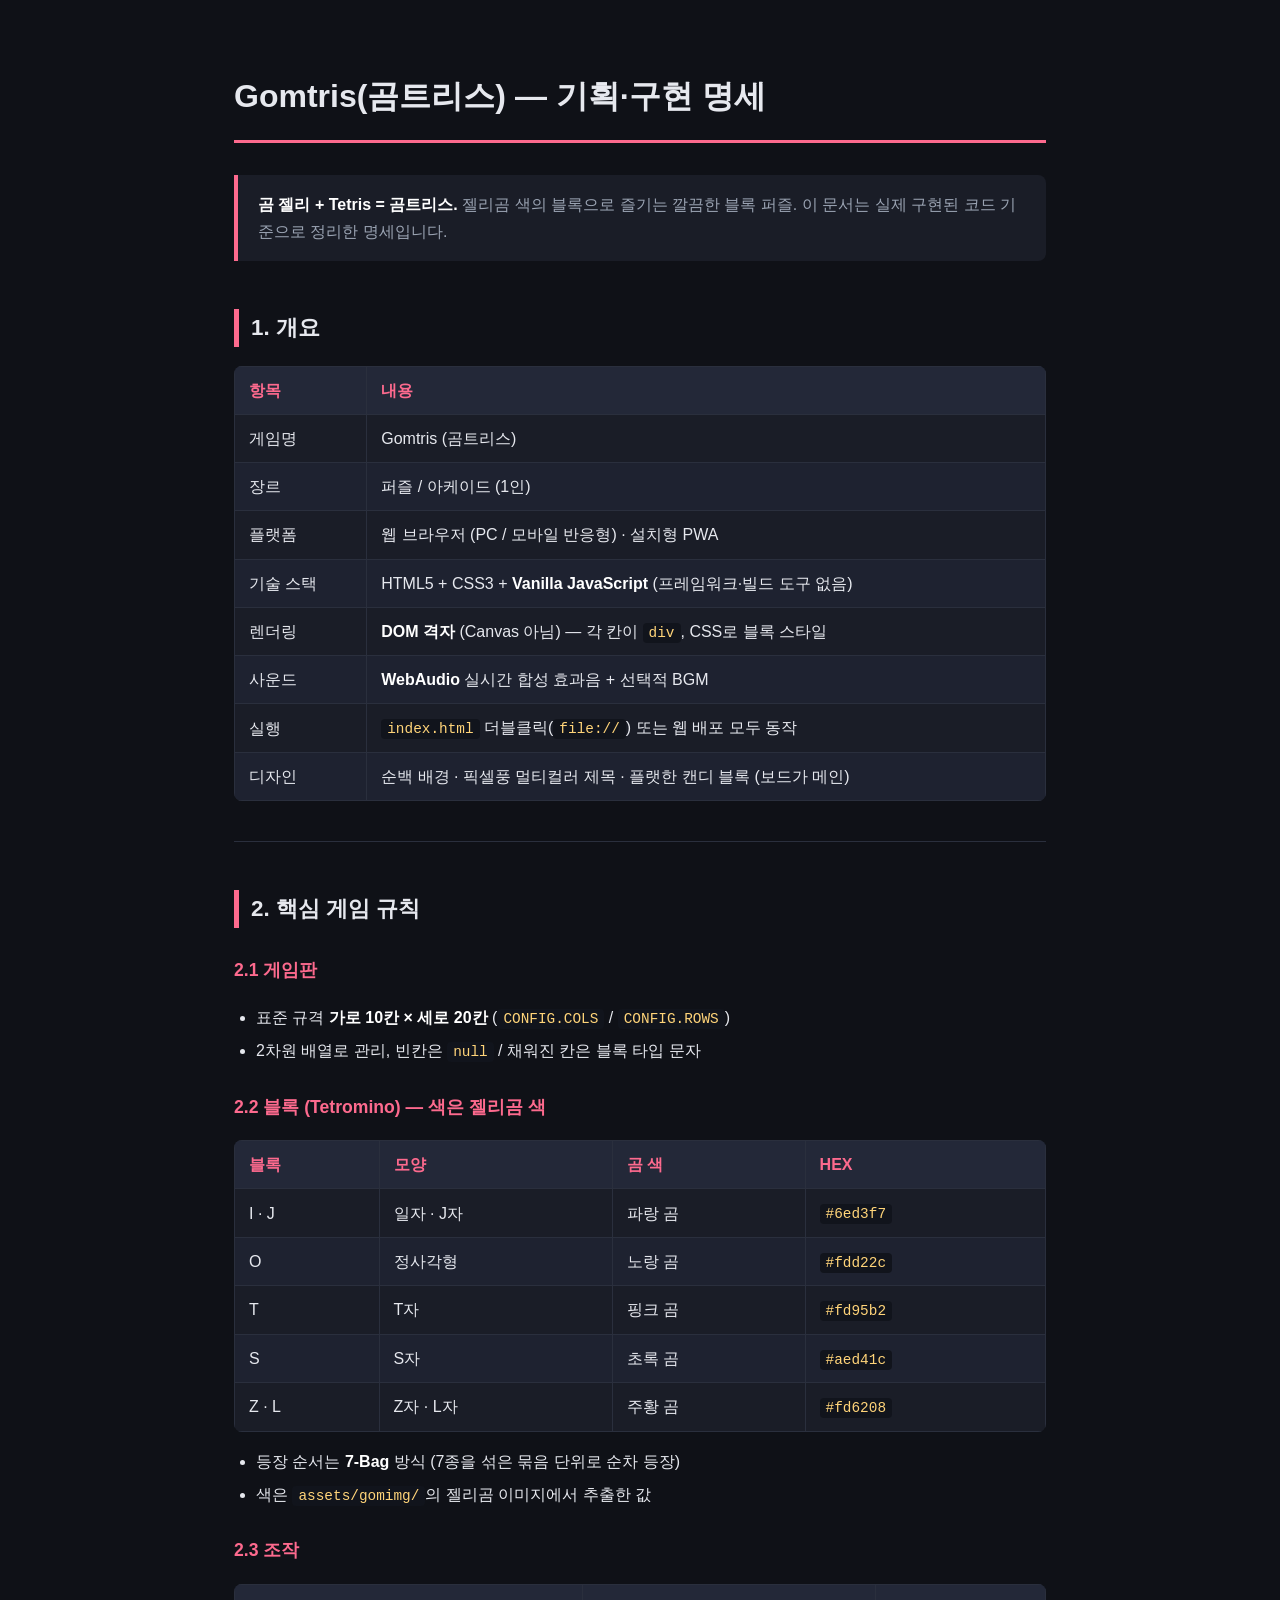
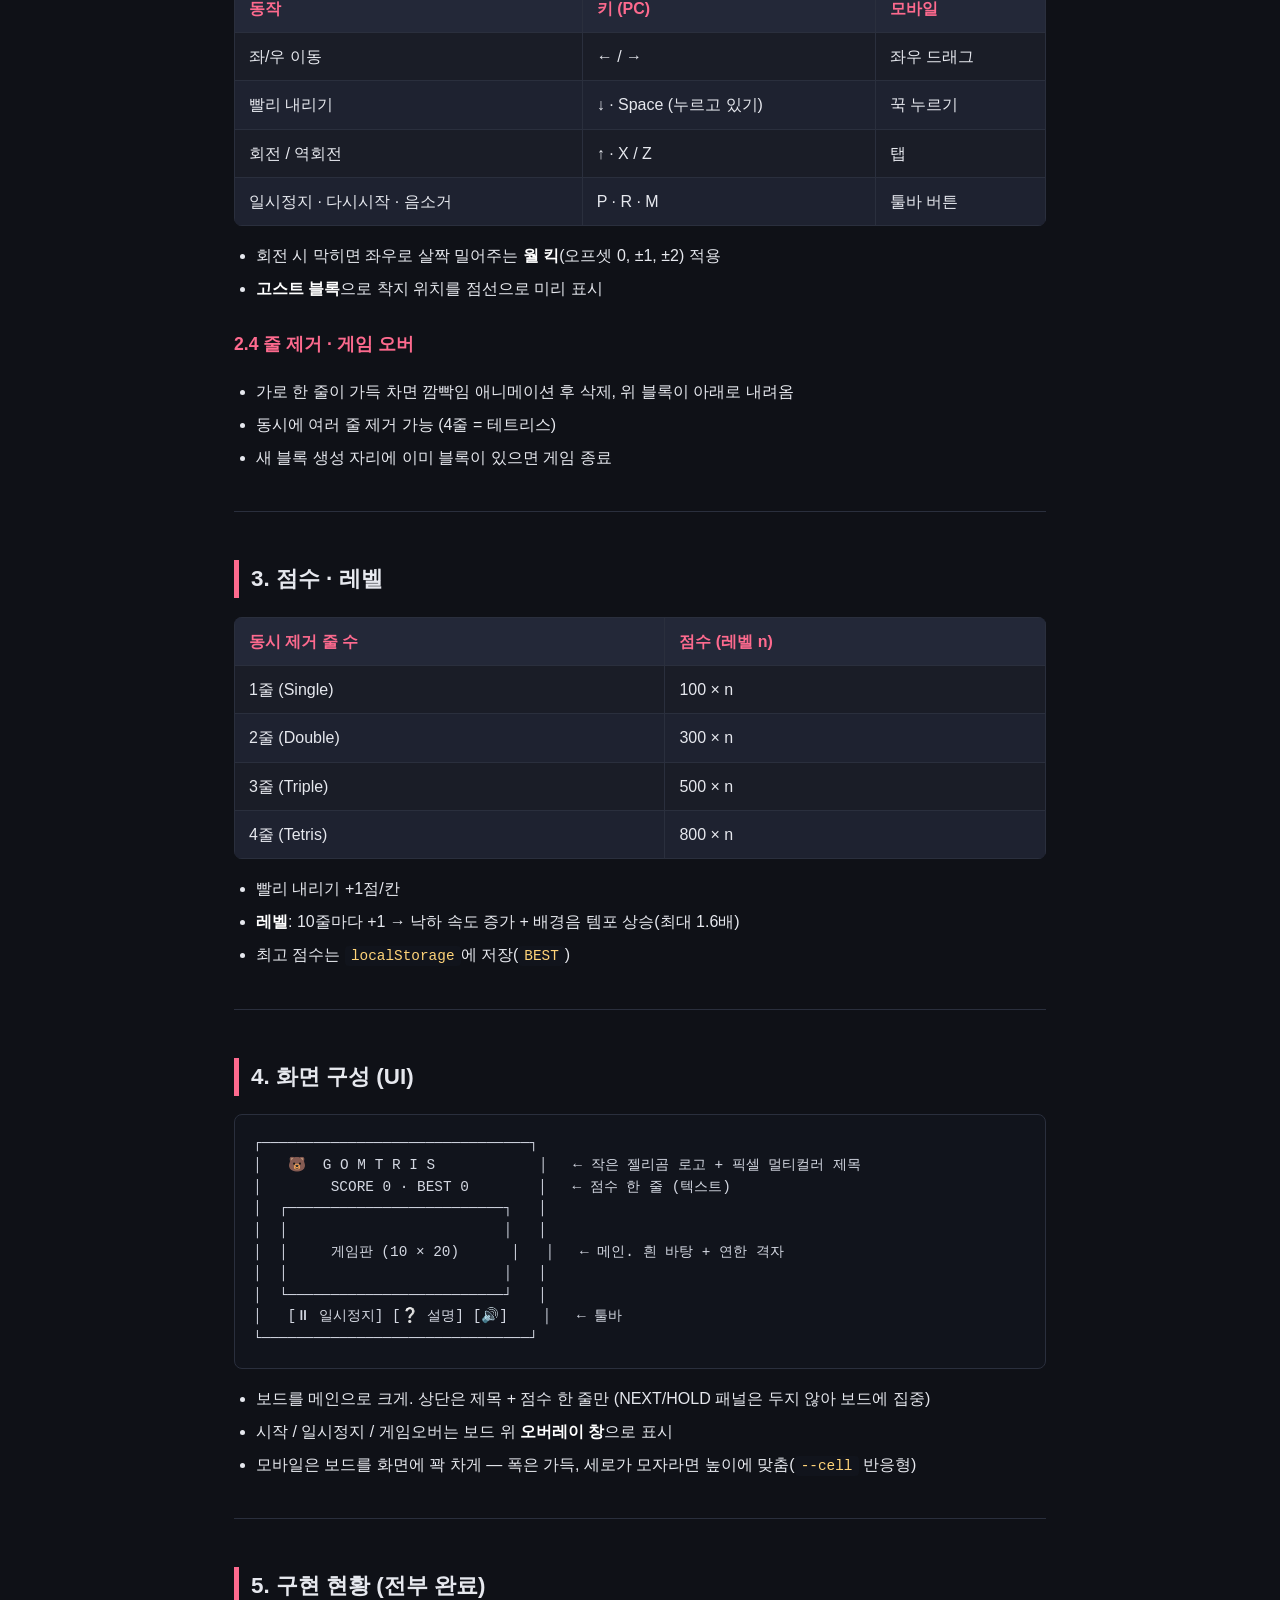
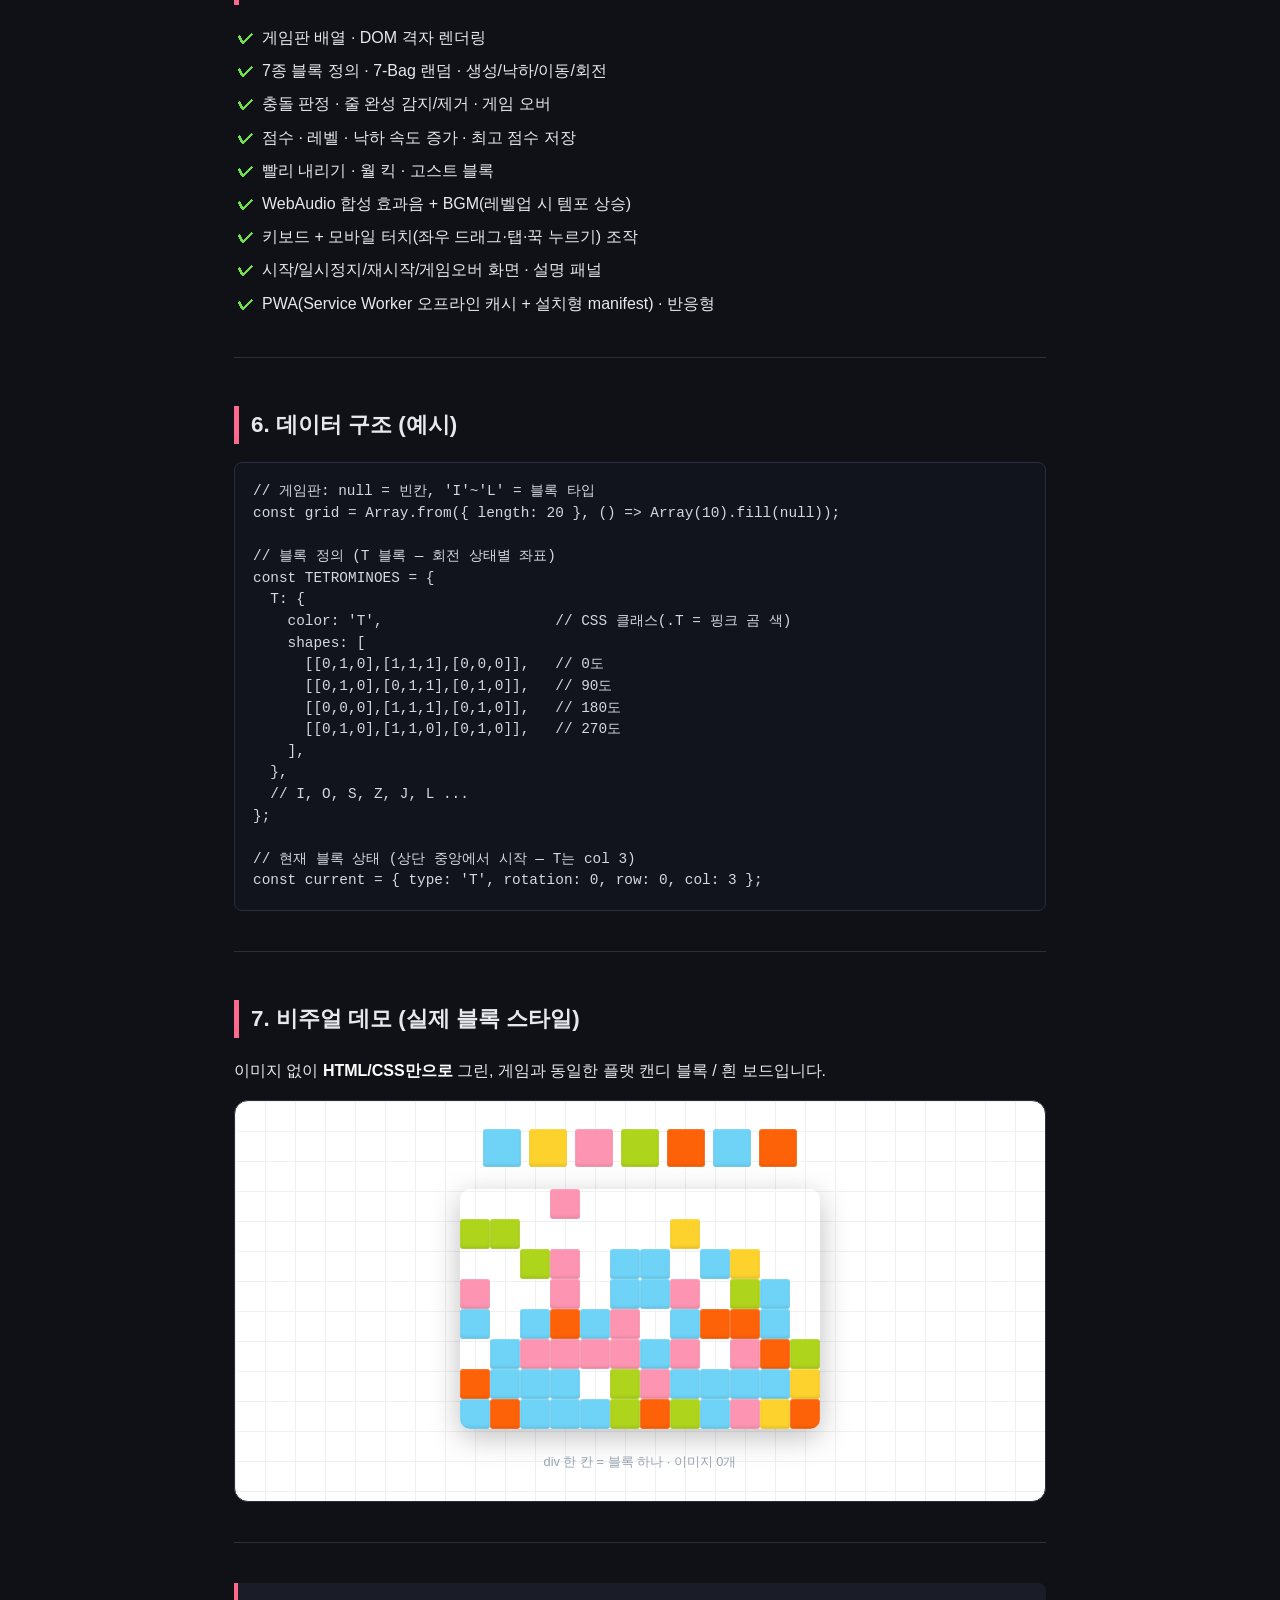
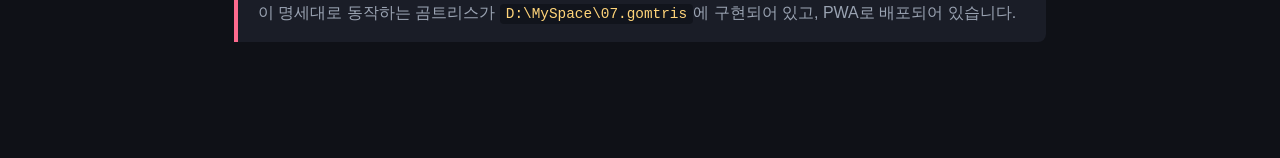
==== commit 257803ae: "add: README·docs 조작/점수 설명 현재 코드 기준 갱신 - 드롭 표기 제거, 빨리 내리기로 통일 - 다시시작 키/버튼 반영  Co-Authored-By: Claude " ====
--- a/docs/tetris-game-plan.html
+++ b/docs/tetris-game-plan.html
@@ -131,9 +131,9 @@
   <thead><tr><th>동작</th><th>키 (PC)</th><th>모바일</th></tr></thead>
   <tbody>
     <tr><td>좌/우 이동</td><td>← / →</td><td>좌우 드래그</td></tr>
-    <tr><td>드롭 (바닥까지)</td><td>↓ · Space</td><td>아래로 밀기</td></tr>
+    <tr><td>빨리 내리기</td><td>↓ · Space (누르고 있기)</td><td>꾹 누르기</td></tr>
     <tr><td>회전 / 역회전</td><td>↑ · X / Z</td><td>탭</td></tr>
-    <tr><td>일시정지 · 재시작 · 음소거</td><td>P · R · M</td><td>툴바 버튼</td></tr>
+    <tr><td>일시정지 · 다시시작 · 음소거</td><td>P · R · M</td><td>툴바 버튼</td></tr>
   </tbody>
 </table>
 <ul>
@@ -161,7 +161,7 @@
   </tbody>
 </table>
 <ul>
-  <li>드롭(바닥까지) 시 내려간 칸당 +2점</li>
+  <li>빨리 내리기 +1점/칸</li>
   <li><strong>레벨</strong>: 10줄마다 +1 → 낙하 속도 증가 + 배경음 템포 상승(최대 1.6배)</li>
   <li>최고 점수는 <code>localStorage</code>에 저장(<code>BEST</code>)</li>
 </ul>
@@ -193,9 +193,9 @@
   <li class="done">7종 블록 정의 · 7-Bag 랜덤 · 생성/낙하/이동/회전</li>
   <li class="done">충돌 판정 · 줄 완성 감지/제거 · 게임 오버</li>
   <li class="done">점수 · 레벨 · 낙하 속도 증가 · 최고 점수 저장</li>
-  <li class="done">드롭(바닥까지) · 월 킥 · 고스트 블록</li>
+  <li class="done">빨리 내리기 · 월 킥 · 고스트 블록</li>
   <li class="done">WebAudio 합성 효과음 + BGM(레벨업 시 템포 상승)</li>
-  <li class="done">키보드 + 모바일 터치(좌우 드래그·탭·아래로 밀기) 조작</li>
+  <li class="done">키보드 + 모바일 터치(좌우 드래그·탭·꾹 누르기) 조작</li>
   <li class="done">시작/일시정지/재시작/게임오버 화면 · 설명 패널</li>
   <li class="done">PWA(Service Worker 오프라인 캐시 + 설치형 manifest) · 반응형</li>
 </ul>
